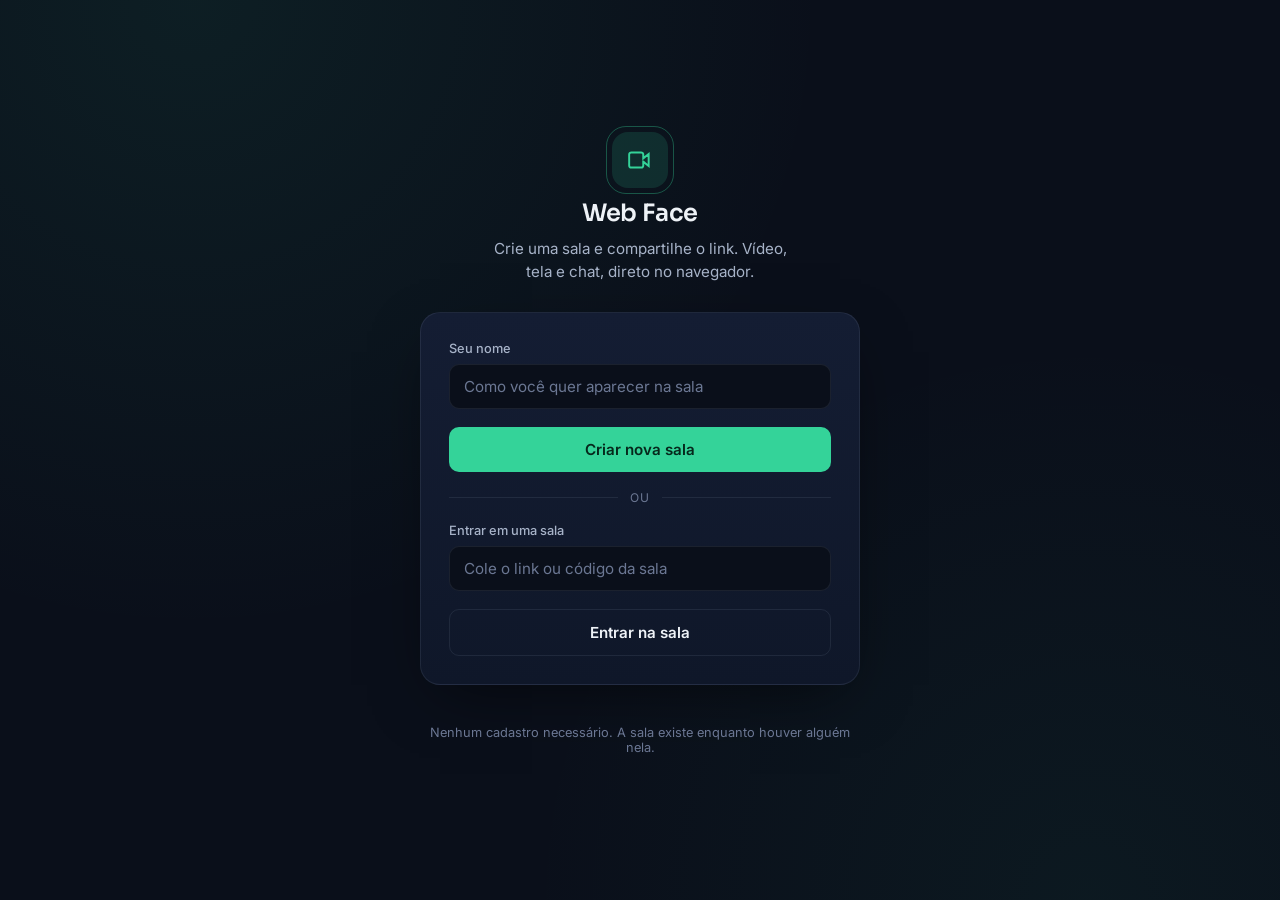
==== index.html @ 69e9bb05 "1.0" ====
<!DOCTYPE html>
<html lang="pt-BR">
<head>
  <meta charset="UTF-8" />
  <meta name="viewport" content="width=device-width, initial-scale=1.0" />
  <title>Web Face — Início</title>
  <link rel="preconnect" href="https://fonts.googleapis.com">
  <link href="https://fonts.googleapis.com/css2?family=Sora:wght@500;600;700&family=Inter:wght@400;500;600&display=swap" rel="stylesheet">
  <link rel="stylesheet" href="css/style.css" />
</head>
<body>
  <main class="landing">
    <div class="brand">
      <div class="brand-mark">
        <svg viewBox="0 0 24 24" fill="none" stroke="currentColor" stroke-width="1.8">
          <path d="M15 10.5V7a2 2 0 0 0-2-2H4a2 2 0 0 0-2 2v10a2 2 0 0 0 2 2h9a2 2 0 0 0 2-2v-3.5l5 4v-11l-5 4Z"/>
        </svg>
      </div>
      <h1>Web Face</h1>
      <p>Crie uma sala e compartilhe o link. Vídeo, tela e chat, direto no navegador.</p>
    </div>

    <section class="panel">
      <div class="field">
        <label for="nome-input">Seu nome</label>
        <input id="nome-input" type="text" placeholder="Como você quer aparecer na sala" maxlength="30" />
      </div>

      <button id="criar-sala-btn" class="btn-primary">Criar nova sala</button>

      <div class="divider">ou</div>

      <div class="field">
        <label for="link-input">Entrar em uma sala</label>
        <input id="link-input" type="text" placeholder="Cole o link ou código da sala" />
      </div>
      <button id="entrar-sala-btn" class="btn-secondary">Entrar na sala</button>

      <p id="erro-msg" class="footnote hidden" style="color:#f87171;"></p>
    </section>

    <p class="footnote">Nenhum cadastro necessário. A sala existe enquanto houver alguém nela.</p>
  </main>

  <script src="js/landing.js"></script>
</body>
</html>
---- css/style.css ----
/* =========================================================
   Design tokens
   ========================================================= */
:root {
  --bg-0: #0a0f1a;
  --bg-1: #0f1729;
  --bg-2: #141d33;
  --card-border: rgba(148, 163, 184, 0.12);
  --text-hi: #eef2f7;
  --text-mid: #a7b3c8;
  --text-low: #6b7793;
  --accent: #34d399;
  --accent-dim: rgba(52, 211, 153, 0.14);
  --accent-ring: rgba(52, 211, 153, 0.35);
  --danger: #f87171;

  --font-display: "Sora", system-ui, sans-serif;
  --font-body: "Inter", system-ui, sans-serif;

  --radius-lg: 20px;
  --radius-md: 14px;
  --radius-sm: 10px;
}

* { box-sizing: border-box; }

html, body {
  height: 100%;
  margin: 0;
  padding: 0;
}

body {
  background:
    radial-gradient(circle at 15% 0%, rgba(52, 211, 153, 0.08), transparent 45%),
    radial-gradient(circle at 85% 100%, rgba(52, 211, 153, 0.05), transparent 40%),
    var(--bg-0);
  color: var(--text-hi);
  font-family: var(--font-body);
  min-height: 100vh;
  display: flex;
  flex-direction: column;
  align-items: center;
  justify-content: center;
  padding: 24px;
}

/* =========================================================
   Landing layout
   ========================================================= */
.landing {
  width: 100%;
  max-width: 440px;
  display: flex;
  flex-direction: column;
  align-items: center;
  text-align: center;
  gap: 28px;
}

.brand {
  display: flex;
  flex-direction: column;
  align-items: center;
  gap: 10px;
}

.brand-mark {
  width: 56px;
  height: 56px;
  border-radius: 16px;
  background: var(--accent-dim);
  display: flex;
  align-items: center;
  justify-content: center;
  position: relative;
}

.brand-mark::before {
  content: "";
  position: absolute;
  inset: -6px;
  border-radius: 20px;
  border: 1px solid var(--accent-ring);
  animation: pulse-ring 2.4s ease-out infinite;
}

.brand-mark svg { width: 26px; height: 26px; color: var(--accent); }

@keyframes pulse-ring {
  0%   { transform: scale(0.9); opacity: 0.9; }
  70%  { transform: scale(1.25); opacity: 0; }
  100% { transform: scale(1.25); opacity: 0; }
}

.brand h1 {
  font-family: var(--font-display);
  font-size: 1.5rem;
  font-weight: 600;
  margin: 0;
  letter-spacing: -0.01em;
}

.brand p {
  margin: 0;
  color: var(--text-mid);
  font-size: 0.95rem;
  max-width: 320px;
  line-height: 1.5;
}

/* =========================================================
   Card
   ========================================================= */
.panel {
  width: 100%;
  background: linear-gradient(180deg, var(--bg-2), var(--bg-1));
  border: 1px solid var(--card-border);
  border-radius: var(--radius-lg);
  padding: 28px;
  display: flex;
  flex-direction: column;
  gap: 18px;
  box-shadow: 0 20px 60px -20px rgba(0,0,0,0.6);
}

.field {
  display: flex;
  flex-direction: column;
  gap: 8px;
  text-align: left;
}

.field label {
  font-size: 0.8rem;
  color: var(--text-mid);
  font-weight: 500;
}

.field input {
  background: var(--bg-0);
  border: 1px solid var(--card-border);
  border-radius: var(--radius-sm);
  padding: 12px 14px;
  color: var(--text-hi);
  font-size: 0.95rem;
  font-family: var(--font-body);
  outline: none;
  transition: border-color 0.15s ease;
}

.field input:focus {
  border-color: var(--accent);
}

.field input::placeholder { color: var(--text-low); }

button {
  font-family: var(--font-body);
  font-size: 0.95rem;
  font-weight: 600;
  border: none;
  border-radius: var(--radius-sm);
  padding: 13px 18px;
  cursor: pointer;
  transition: transform 0.1s ease, filter 0.15s ease;
}

button:active { transform: scale(0.98); }

.btn-primary {
  background: var(--accent);
  color: #06281c;
}
.btn-primary:hover { filter: brightness(1.08); }

.btn-secondary {
  background: transparent;
  color: var(--text-hi);
  border: 1px solid var(--card-border);
}
.btn-secondary:hover { border-color: var(--accent-ring); }

.divider {
  display: flex;
  align-items: center;
  gap: 12px;
  color: var(--text-low);
  font-size: 0.75rem;
  text-transform: uppercase;
  letter-spacing: 0.08em;
}
.divider::before, .divider::after {
  content: "";
  flex: 1;
  height: 1px;
  background: var(--card-border);
}

.footnote {
  color: var(--text-low);
  font-size: 0.8rem;
}

/* Utility: hidden */
.hidden { display: none !important; }
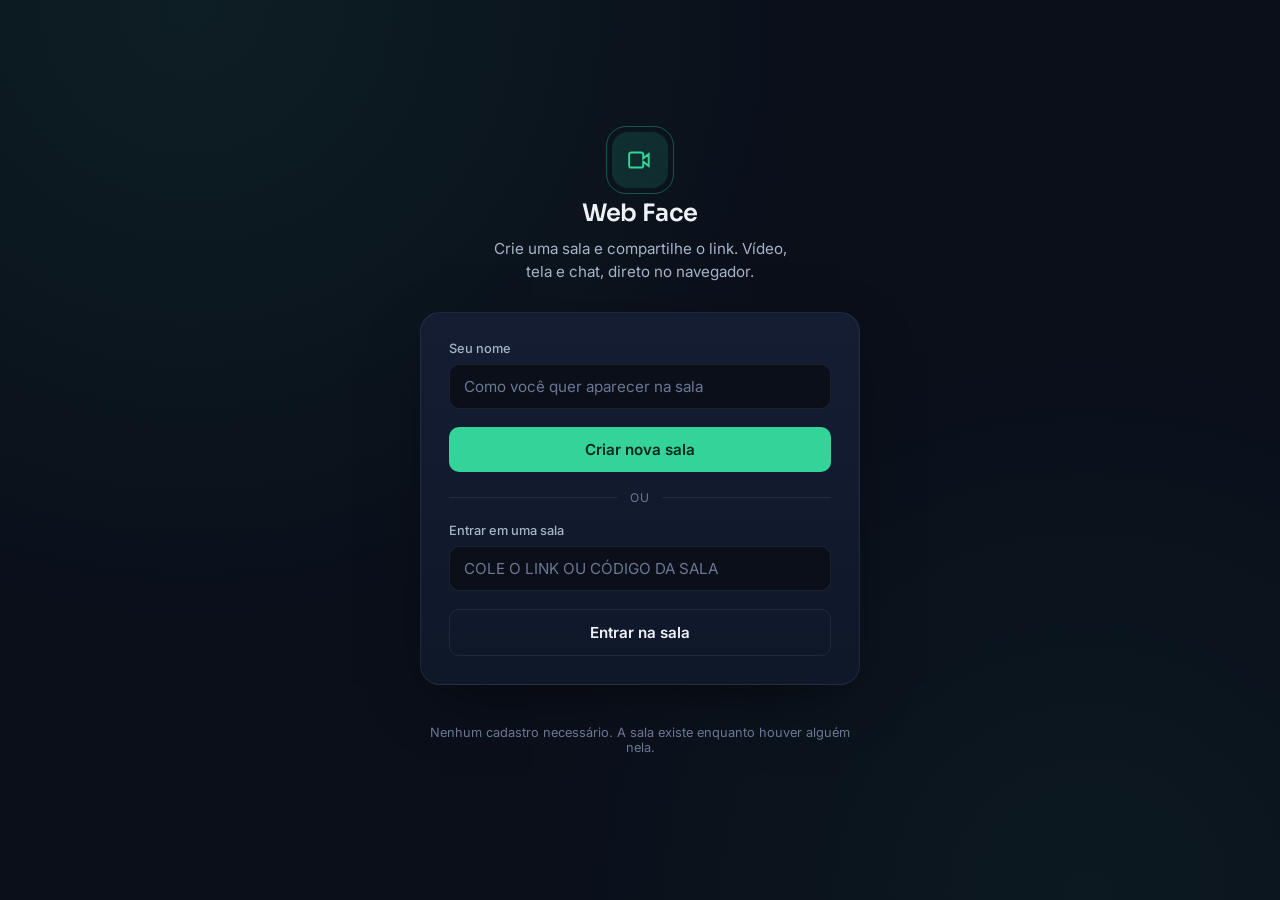
==== commit 5e3d7c57: "senha_rf" ====
--- a/index.html
+++ b/index.html
@@ -6,7 +6,7 @@
   <title>Web Face — Início</title>
   <link rel="preconnect" href="https://fonts.googleapis.com">
   <link href="https://fonts.googleapis.com/css2?family=Sora:wght@500;600;700&family=Inter:wght@400;500;600&display=swap" rel="stylesheet">
-  <link rel="stylesheet" href="css/style.css" />
+  <link rel="stylesheet" href="css/style.css?v=12" />
 </head>
 <body>
   <main class="landing">
@@ -32,7 +32,7 @@
 
       <div class="field">
         <label for="link-input">Entrar em uma sala</label>
-        <input id="link-input" type="text" placeholder="Cole o link ou código da sala" />
+        <input id="link-input" type="text" placeholder="Cole o link ou código da sala" style="text-transform: uppercase;" />
       </div>
       <button id="entrar-sala-btn" class="btn-secondary">Entrar na sala</button>
 
@@ -42,6 +42,6 @@
     <p class="footnote">Nenhum cadastro necessário. A sala existe enquanto houver alguém nela.</p>
   </main>
 
-  <script src="js/landing.js"></script>
+  <script src="js/landing.js?v=12"></script>
 </body>
 </html>
